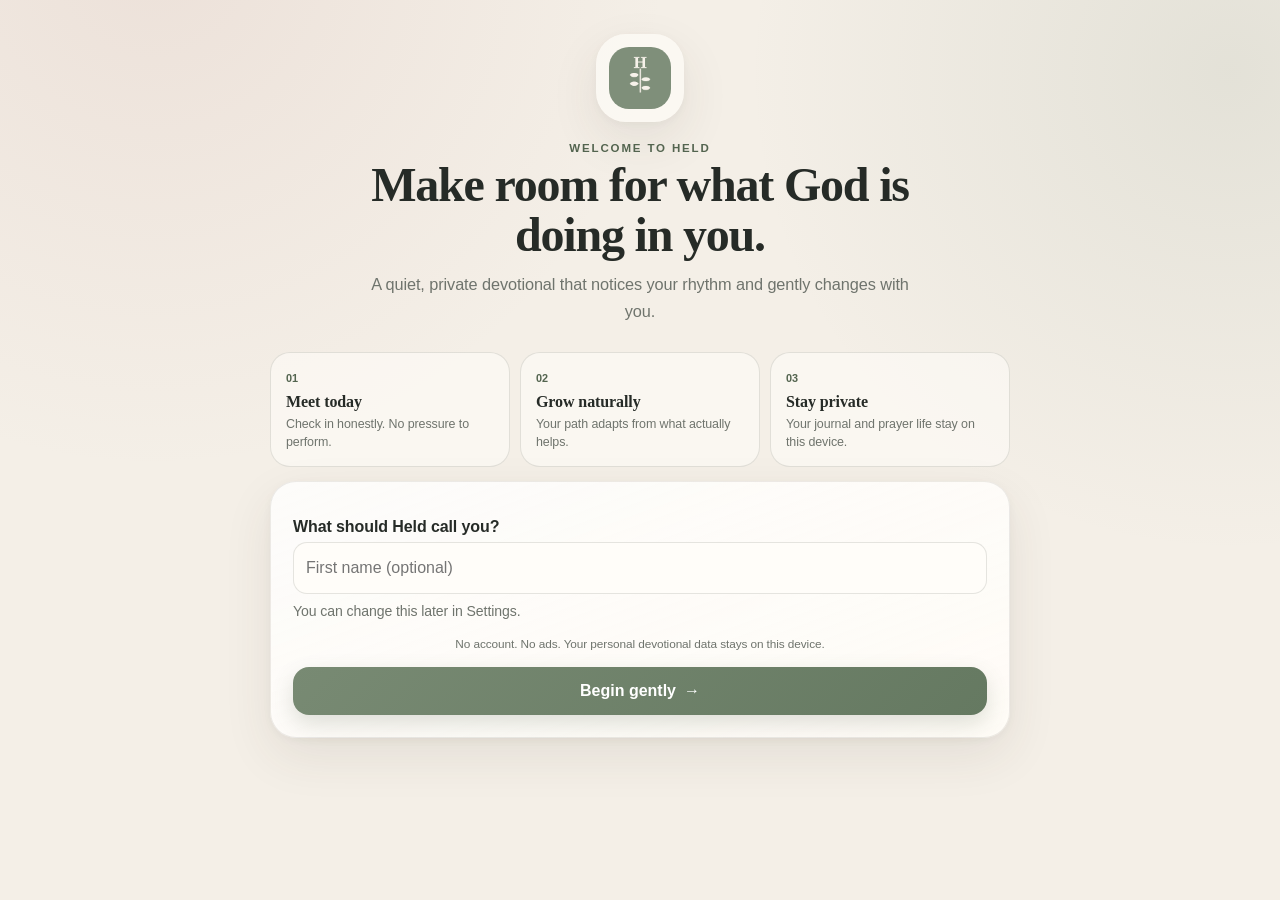
==== index.html @ c185beaf "Publish Held v1.6.2 onboarding repair" ====
<!doctype html>
<html lang="en">
<head>
  <meta charset="utf-8" />
  <meta name="viewport" content="width=device-width,initial-scale=1,viewport-fit=cover" />
  <meta name="theme-color" content="#f4efe7" />
  <meta name="color-scheme" content="light dark" />
  <meta name="application-name" content="Held" />
  <meta name="mobile-web-app-capable" content="yes" />
  <meta name="apple-mobile-web-app-capable" content="yes" />
  <meta name="apple-mobile-web-app-status-bar-style" content="default" />
  <meta name="apple-mobile-web-app-title" content="Held" />
  <meta name="format-detection" content="telephone=no" />
  <meta name="description" content="Held — Scripture that meets you where you are. A private, adaptive devotional that works offline." />
  <link rel="manifest" href="manifest.webmanifest" />
  <link rel="apple-touch-icon" href="icons/apple-touch-icon.png" />
  <link rel="icon" href="icons/icon-192.png" type="image/png" />
  <link rel="stylesheet" href="styles.css" />
  <link rel="stylesheet" href="polish.css" />
  <link rel="stylesheet" href="onboarding-fix.css" />
  <title>Held</title>
</head>
<body>
  <div id="app"></div>
  <noscript>Held needs JavaScript enabled.</noscript>
  <script src="app.js"></script>
  <script src="content.js"></script>
  <script src="polish.js"></script>
  <script src="onboarding-fix.js"></script>
  <script src="content-polish.js"></script>
  <!-- Held v1.6.2 -->
</body>
</html>
---- styles.css ----
:root{
  --bg:#f7f2ea;
  --card:#fffaf3;
  --card2:#f0eadf;
  --ink:#2d312c;
  --muted:#6d736a;
  --sage:#7f8f7a;
  --sage-dark:#5f6f5a;
  --rose:#caa29b;
  --gold:#c29a5b;
  --line:#ded5c8;
  --shadow:0 12px 35px rgba(55,50,42,.10);
  --radius:22px;
  --text-scale:1;
}
*{box-sizing:border-box}
html,body{margin:0;min-height:100%;background:var(--bg);color:var(--ink);font-family:-apple-system,BlinkMacSystemFont,"Segoe UI",sans-serif;font-size:calc(16px * var(--text-scale));}
body{padding-bottom:calc(86px + env(safe-area-inset-bottom));}
button,input,textarea,select{font:inherit}
button{cursor:pointer}
a{color:var(--sage-dark)}
.app-shell{max-width:760px;margin:0 auto;padding:0 18px}
.topbar{position:sticky;top:0;z-index:10;background:linear-gradient(to bottom,rgba(247,242,234,.98),rgba(247,242,234,.90),rgba(247,242,234,0));padding:calc(16px + env(safe-area-inset-top)) 18px 22px;margin:0 -18px}
.brand-row{display:flex;align-items:center;justify-content:space-between;gap:12px}
.brand{font-family:Georgia,"Times New Roman",serif;font-weight:600;font-size:2rem;letter-spacing:.02em}
.tagline{color:var(--muted);font-size:.9rem;margin-top:2px}
.icon-btn{border:1px solid var(--line);background:var(--card);border-radius:999px;padding:10px 13px;color:var(--ink)}
.hero{padding:6px 0 8px}
.eyebrow{font-size:.78rem;letter-spacing:.12em;text-transform:uppercase;color:var(--sage-dark);font-weight:700}
h1,h2,h3{font-family:Georgia,"Times New Roman",serif;line-height:1.15;margin:.35em 0}
h1{font-size:2.1rem} h2{font-size:1.55rem} h3{font-size:1.18rem}
p{line-height:1.65}
.card{background:var(--card);border:1px solid var(--line);border-radius:var(--radius);box-shadow:var(--shadow);padding:20px;margin:14px 0}
.card.soft{background:var(--card2);box-shadow:none}
.scripture{border-left:4px solid var(--sage);padding-left:16px}
.muted{color:var(--muted)}
.small{font-size:.88rem}
.center{text-align:center}
.chips{display:flex;flex-wrap:wrap;gap:8px;margin:10px 0}
.chip{border:1px solid var(--line);background:#fff;border-radius:999px;padding:9px 12px;color:var(--ink)}
.chip.selected{background:var(--sage);color:white;border-color:var(--sage)}
.btn{border:none;border-radius:14px;padding:13px 16px;font-weight:700;background:var(--sage);color:white;display:inline-flex;align-items:center;justify-content:center;gap:8px}
.btn.secondary{background:var(--card2);color:var(--ink);border:1px solid var(--line)}
.btn.rose{background:var(--rose)}
.btn.gold{background:var(--gold)}
.btn.danger{background:#9b5b58}
.btn.full{width:100%}
.btn-row{display:flex;flex-wrap:wrap;gap:10px;margin-top:12px}
label{display:block;font-weight:700;margin:14px 0 6px}
textarea,input,select{width:100%;border:1px solid var(--line);border-radius:14px;background:#fffdf9;padding:12px;color:var(--ink)}
textarea{min-height:110px;resize:vertical;line-height:1.5}
.section-title{display:flex;align-items:end;justify-content:space-between;gap:12px;margin-top:18px}
.progress{height:10px;background:#e6dfd6;border-radius:999px;overflow:hidden}
.progress > span{display:block;height:100%;background:var(--sage);border-radius:999px}
.metric-grid{display:grid;grid-template-columns:repeat(3,1fr);gap:10px}
.metric{background:var(--card);border:1px solid var(--line);border-radius:18px;padding:16px;text-align:center}
.metric strong{font-family:Georgia,serif;font-size:1.6rem;display:block}
.notice{background:#eef1eb;border:1px solid #d8dfd3;border-radius:16px;padding:14px;margin:12px 0}
.bottom-nav{position:fixed;left:0;right:0;bottom:0;z-index:20;background:rgba(255,250,243,.96);border-top:1px solid var(--line);padding:8px 8px calc(8px + env(safe-area-inset-bottom));display:flex;justify-content:center;backdrop-filter:blur(12px)}
.bottom-inner{max-width:760px;width:100%;display:grid;grid-template-columns:repeat(5,1fr)}
.nav-btn{border:none;background:transparent;color:var(--muted);padding:8px 4px;border-radius:12px;font-size:.74rem;display:flex;flex-direction:column;gap:3px;align-items:center}
.nav-btn .emoji{font-size:1.25rem}
.nav-btn.active{color:var(--sage-dark);background:#eef1eb;font-weight:700}
.list-item{display:flex;gap:12px;align-items:flex-start;padding:14px 0;border-bottom:1px solid var(--line)}
.list-item:last-child{border-bottom:none}
.badge{display:inline-block;border-radius:999px;background:#eef1eb;color:var(--sage-dark);padding:5px 8px;font-size:.75rem;font-weight:700}
.quote{font-family:Georgia,serif;font-size:1.18rem;line-height:1.55}
hr{border:none;border-top:1px solid var(--line);margin:20px 0}
.toggle{display:flex;align-items:center;justify-content:space-between;gap:12px}
input[type="checkbox"]{width:22px;height:22px}
details{border-top:1px solid var(--line);padding:12px 0}
summary{font-weight:700;cursor:pointer}
.install-tip{border:1px dashed var(--sage);padding:14px;border-radius:16px;background:#f2f5f0}
.empty{padding:24px;text-align:center;color:var(--muted)}
.theme-bar{display:flex;align-items:center;gap:8px;margin:8px 0}
.theme-bar .name{width:110px;font-size:.86rem}
.theme-bar .bar{height:8px;background:#e9e1d7;border-radius:99px;flex:1;overflow:hidden}
.theme-bar .bar span{display:block;height:100%;background:var(--rose)}
.toast{position:fixed;left:50%;bottom:100px;transform:translateX(-50%);background:#2f352f;color:white;padding:10px 14px;border-radius:999px;z-index:30;opacity:0;transition:.25s;pointer-events:none}
.toast.show{opacity:1}
@media (max-width:520px){
  .metric-grid{grid-template-columns:repeat(3,1fr)}
  h1{font-size:1.85rem}
  .card{padding:17px}
}
---- polish.css ----
/* Held v1.2 — premium visual system */
:root{
  --bg:#f4efe7;
  --card:#fffdf9;
  --card2:#eee7dc;
  --ink:#262b27;
  --muted:#6f746d;
  --sage:#788a73;
  --sage-dark:#53644f;
  --rose:#c69d95;
  --gold:#b98b4f;
  --line:rgba(73,78,69,.14);
  --shadow:0 18px 50px rgba(61,52,43,.09),0 2px 8px rgba(61,52,43,.04);
  --shadow-soft:0 8px 26px rgba(61,52,43,.07);
  --radius:26px;
  --text-scale:1;
  --accent:var(--sage);
}
html{scroll-behavior:smooth}
body{
  min-height:100vh;
  background:
    radial-gradient(circle at 12% -5%,rgba(202,162,155,.18),transparent 32rem),
    radial-gradient(circle at 96% 8%,rgba(127,143,122,.14),transparent 30rem),
    var(--bg);
  letter-spacing:-.006em;
}
body::before{content:"";position:fixed;inset:0;pointer-events:none;opacity:.22;background-image:url("data:image/svg+xml,%3Csvg xmlns='http://www.w3.org/2000/svg' width='96' height='96' viewBox='0 0 96 96'%3E%3Cfilter id='n'%3E%3CfeTurbulence type='fractalNoise' baseFrequency='.72' numOctaves='2' stitchTiles='stitch'/%3E%3C/filter%3E%3Crect width='100%25' height='100%25' filter='url(%23n)' opacity='.05'/%3E%3C/svg%3E");z-index:-1}
body[data-theme="hope"],body[data-theme="gratitude"]{--accent:#b58d50}
body[data-theme="identity"],body[data-theme="relationships"]{--accent:#aa7d77}
body[data-theme="grief"],body[data-theme="rest"]{--accent:#77818a}
body[data-theme="faith"],body[data-theme="trust"]{--accent:#6e806b}

.app-shell{max-width:780px;padding:0 20px}
.topbar{padding:calc(12px + env(safe-area-inset-top)) 20px 16px;margin:0 -20px;background:linear-gradient(to bottom,rgba(244,239,231,.94),rgba(244,239,231,.82),rgba(244,239,231,0));backdrop-filter:blur(14px);-webkit-backdrop-filter:blur(14px)}
.brand-row{align-items:center}
.brand-lockup{display:flex;align-items:center;gap:11px;border:0;background:transparent;padding:0;color:var(--ink);text-align:left}
.brand-mark{width:36px;height:36px;border-radius:11px;box-shadow:0 6px 16px rgba(60,70,56,.13)}
.brand-lockup>span{display:flex;flex-direction:column}
.brand{font-size:1.48rem;line-height:1;font-weight:600;letter-spacing:-.025em}
.tagline{font-size:.72rem;margin-top:4px;letter-spacing:.01em}
.icon-btn{min-width:42px;min-height:42px;background:rgba(255,253,249,.72);box-shadow:0 5px 18px rgba(61,52,43,.05);font-weight:800;letter-spacing:2px}

.hero{padding:18px 0 8px}
.premium-hero{padding-top:14px}
.page-hero{padding:24px 0 18px}
.eyebrow{font-size:.72rem;letter-spacing:.16em}
h1,h2,h3{letter-spacing:-.025em}
h1{font-size:clamp(2rem,6vw,3rem);line-height:1.04}
h2{font-size:clamp(1.65rem,5vw,2.15rem)}
h3{font-size:1.24rem}
.lede,.hero-whisper{color:var(--muted);font-size:1.02rem;line-height:1.6;margin:.45rem 0 0}
.hero-whisper{font-family:Georgia,"Times New Roman",serif;font-style:italic;font-size:.98rem}

.card,.devotional-card{border:1px solid rgba(89,84,76,.11);box-shadow:var(--shadow);background:linear-gradient(160deg,rgba(255,255,255,.78),rgba(255,252,247,.96));}
.card{border-radius:var(--radius);padding:22px}
.card-kicker{display:flex;align-items:center;gap:8px;color:var(--sage-dark);font-size:.73rem;font-weight:800;letter-spacing:.12em;text-transform:uppercase;margin-bottom:10px}
.mini-mark{display:grid;place-items:center;width:24px;height:24px;border-radius:8px;background:rgba(120,138,115,.12)}
.btn,.chip,.icon-btn,.nav-btn,.open-arrow,.text-btn,.feedback-grid button{transition:transform .18s ease,box-shadow .18s ease,background .18s ease,border-color .18s ease,color .18s ease}
.btn:active,.chip:active,.icon-btn:active,.nav-btn:active,.open-arrow:active,.feedback-grid button:active{transform:scale(.975)}
.btn{min-height:48px;border-radius:16px;padding:14px 18px}
.premium-cta{background:linear-gradient(135deg,var(--sage),#657961);box-shadow:0 9px 22px rgba(83,100,79,.19)}
.premium-cta:hover{box-shadow:0 12px 28px rgba(83,100,79,.24)}
.text-btn{border:0;background:transparent;color:var(--sage-dark);padding:9px 4px;font-weight:750}
.danger-text{color:#985753}
.chip{min-height:40px;background:rgba(255,253,249,.7);font-size:.88rem}
.chip.selected{box-shadow:inset 0 0 0 1px rgba(255,255,255,.18),0 5px 14px rgba(78,95,75,.12)}

.rhythm-strip{margin:14px 0 18px;padding:15px 16px;border:1px solid var(--line);border-radius:20px;background:rgba(255,253,249,.52);backdrop-filter:blur(10px)}
.rhythm-copy{display:flex;justify-content:space-between;align-items:center;gap:10px;font-size:.83rem}.rhythm-copy span{color:var(--muted)}
.rhythm-steps{display:grid;grid-template-columns:repeat(4,1fr);gap:6px;margin-top:12px}
.rhythm-steps span{font-size:.67rem;color:var(--muted);text-align:center}.rhythm-steps i{display:block;height:4px;border-radius:99px;background:rgba(82,93,80,.12);margin-bottom:7px}.rhythm-steps span.done i{background:var(--accent)}.rhythm-steps span.done{color:var(--ink)}

.checkin-card{padding:24px;margin:18px 0}
.mood-row{display:grid;grid-template-columns:repeat(5,1fr);gap:7px;margin:10px 0}.mood-chip{padding:10px 6px;font-size:.78rem}
.checkin-card textarea,.reflection-box,.prompt-card textarea,.prayer-entry textarea{background:rgba(255,255,255,.63);border-color:rgba(78,84,76,.13);box-shadow:inset 0 1px 2px rgba(58,52,45,.025)}
.insight-notice{display:grid;grid-template-columns:auto 1fr auto;gap:12px;align-items:start;border-radius:20px;padding:16px;background:rgba(120,138,115,.09);border-color:rgba(120,138,115,.17)}
.insight-notice p{margin:.25rem 0 0;font-size:.9rem;line-height:1.48;color:var(--muted)}
.insight-icon{width:34px;height:34px;display:grid;place-items:center;border-radius:11px;background:rgba(120,138,115,.14);color:var(--sage-dark)}

.devotional-card{position:relative;border-radius:30px;padding:26px;margin:20px 0;overflow:hidden}
.devotional-card::before{content:"";position:absolute;inset:0 auto auto 0;width:100%;height:5px;background:linear-gradient(90deg,var(--accent),transparent)}
.devotional-head{display:grid;grid-template-columns:auto 1fr auto;gap:14px;align-items:start}
.theme-emblem{width:46px;height:46px;border-radius:15px;display:grid;place-items:center;background:color-mix(in srgb,var(--accent) 12%,transparent);color:var(--accent);font-family:Georgia,serif;font-size:1.25rem}
.theme-line{margin:.25rem 0 0;color:var(--muted);font-size:.9rem}
.quiet-btn,.copy-ref{border:1px solid var(--line);background:rgba(255,255,255,.52);border-radius:999px;padding:8px 10px;color:var(--muted);font-size:.75rem;font-weight:700}
.premium-scripture{margin:24px 0;padding:18px 18px 16px;border-left:0;border-radius:18px;background:rgba(120,138,115,.075);display:grid;grid-template-columns:1fr auto;gap:5px 10px;align-items:center}
.scripture-label{grid-column:1/-1;color:var(--sage-dark);font-size:.68rem;text-transform:uppercase;letter-spacing:.14em;font-weight:800}
.premium-scripture strong{font-family:Georgia,serif;font-size:1.17rem}
.premium-scripture p{grid-column:1/-1;margin:.3rem 0 0;color:var(--muted);font-size:.86rem;line-height:1.5}
.devotional-body{font-family:Georgia,"Times New Roman",serif;font-size:1.1rem;line-height:1.78}.devotional-body p{line-height:inherit}
.why-card{border:1px solid var(--line);border-radius:16px;padding:0 14px;margin:18px 0;background:rgba(255,255,255,.34)}
.why-card summary{padding:13px 0;color:var(--sage-dark);font-size:.88rem}.why-card p{margin:0 0 14px;color:var(--muted);font-size:.88rem}
.section-divider{display:flex;align-items:center;gap:12px;margin:28px 0 14px;color:var(--muted);font-size:.72rem;text-transform:uppercase;letter-spacing:.15em;font-weight:800}.section-divider::before,.section-divider::after{content:"";height:1px;background:var(--line);flex:1}
.reflection-prompts{padding-left:1.35rem}.reflection-prompts li{padding-left:.3rem;margin:12px 0;line-height:1.55}
.reflection-box{min-height:148px;padding:16px;border-radius:18px}
.reflection-meta{display:flex;justify-content:space-between;gap:12px;color:var(--muted);font-size:.72rem;margin-top:7px}
.practice-grid{display:grid;grid-template-columns:1fr 1fr;gap:12px;margin:24px 0}
.practice-card{display:flex;gap:12px;padding:17px;border-radius:19px;background:rgba(185,139,79,.075);border:1px solid rgba(185,139,79,.12)}.practice-card p{margin:.35rem 0 0;line-height:1.55;font-size:.91rem}.practice-icon{width:30px;height:30px;display:grid;place-items:center;border-radius:10px;background:rgba(185,139,79,.12);color:var(--gold);flex:0 0 auto}
.prayer-card{background:rgba(120,138,115,.075);border-color:rgba(120,138,115,.12)}.prayer-card .practice-icon{background:rgba(120,138,115,.12);color:var(--sage-dark)}
.devotional-actions{margin-top:24px}.secondary-actions{display:flex;align-items:center;justify-content:space-between;gap:12px;margin-top:10px}.complete-state{background:linear-gradient(135deg,#6f806a,#60725c)}

.response-card{margin-top:16px}.feedback-grid{display:grid;grid-template-columns:repeat(3,1fr);gap:9px}.feedback-grid button{border:1px solid var(--line);background:rgba(255,255,255,.5);border-radius:16px;padding:12px;color:var(--ink)}.feedback-grid button span,.feedback-grid button small{display:block}.feedback-grid button span{font-weight:800}.feedback-grid button small{font-size:.7rem;color:var(--muted);margin-top:3px}.feedback-grid button.selected{border-color:var(--sage);background:rgba(120,138,115,.11)}

.prompt-card .prompt{font-family:Georgia,serif;font-size:1.25rem;line-height:1.5;margin:.4rem 0 14px}
.timeline-list,.prayer-list,.journey-timeline{display:grid;gap:11px}
.timeline-card,.prayer-item{background:rgba(255,253,249,.7);border:1px solid var(--line);border-radius:20px;padding:17px;box-shadow:var(--shadow-soft)}
.timeline-card time,.prayer-item time,.journey-row time{color:var(--muted);font-size:.75rem}
.timeline-card p,.prayer-item p{margin:.65rem 0 0;line-height:1.55}
.mini-tags,.privacy-badges{display:flex;flex-wrap:wrap;gap:6px;margin-top:8px}.mini-tags span,.privacy-badges span{border-radius:999px;padding:5px 8px;background:rgba(120,138,115,.09);color:var(--sage-dark);font-size:.68rem;font-weight:700}
.prayer-item.answered{opacity:.78;background:rgba(120,138,115,.065)}.prayer-top,.prayer-foot{display:flex;align-items:center;justify-content:space-between;gap:10px}.prayer-foot{margin-top:11px}

.premium-metrics{gap:9px}.premium-metrics .metric{border-radius:20px;background:rgba(255,253,249,.7);box-shadow:var(--shadow-soft)}.premium-metrics .metric span{font-size:.73rem;color:var(--muted)}
.weekly-card{background:linear-gradient(140deg,rgba(120,138,115,.12),rgba(255,253,249,.72))}
.section-title.compact{margin-top:0;align-items:center}.section-title.compact h3{margin:0}
.premium-bar{gap:10px;margin:13px 0}.theme-dot{width:26px;height:26px;border-radius:9px;background:rgba(120,138,115,.09);display:grid;place-items:center;color:var(--sage-dark)}
.premium-bar .bar{height:7px}.premium-bar .bar span{background:linear-gradient(90deg,var(--sage),var(--rose))}
.journey-row{display:grid;grid-template-columns:18px 1fr;gap:10px;align-items:start}.journey-dot{width:10px;height:10px;border-radius:50%;background:var(--line);margin-top:6px;box-shadow:0 0 0 4px rgba(255,253,249,.8)}.journey-dot.done{background:var(--sage)}.journey-row>div{display:grid;gap:2px;padding-bottom:14px;border-bottom:1px solid var(--line)}.journey-row strong{font-family:Georgia,serif}.journey-row span{color:var(--muted);font-size:.78rem}

.library-tools{position:sticky;top:70px;z-index:8;padding:10px 0 12px;background:linear-gradient(var(--bg) 70%,transparent)}
.search-wrap{display:flex;align-items:center;gap:8px;background:rgba(255,253,249,.86);border:1px solid var(--line);border-radius:17px;padding:0 13px;box-shadow:var(--shadow-soft);backdrop-filter:blur(10px)}.search-wrap input{border:0;background:transparent;padding:13px 2px;box-shadow:none}
.theme-filter{display:flex;gap:7px;overflow-x:auto;padding:10px 1px 2px;scrollbar-width:none}.theme-filter::-webkit-scrollbar{display:none}.theme-filter .chip{white-space:nowrap}
.library-grid,.saved-grid{display:grid;grid-template-columns:1fr 1fr;gap:11px}.library-card{display:grid;grid-template-columns:auto 1fr auto;gap:11px;align-items:center;border:1px solid var(--line);border-radius:20px;padding:15px;background:rgba(255,253,249,.7);box-shadow:var(--shadow-soft);min-width:0}.library-card[hidden]{display:none}.library-glyph{width:38px;height:38px;border-radius:12px;display:grid;place-items:center;background:rgba(120,138,115,.09);color:var(--sage-dark);font-family:Georgia,serif}.library-content{min-width:0}.library-content h3{font-size:1rem;margin:.2rem 0;white-space:nowrap;overflow:hidden;text-overflow:ellipsis}.library-content p{margin:0;color:var(--muted);font-size:.75rem}.open-arrow{width:36px;height:36px;border-radius:12px;border:1px solid var(--line);background:rgba(255,255,255,.48);color:var(--sage-dark)}

.settings-card h3{margin-top:0}.focus-chips{margin-bottom:12px}.premium-install{display:flex;align-items:center;justify-content:space-between;gap:14px;border-style:solid;margin:14px 0;padding:17px 18px}.premium-install p{margin:.25rem 0 0}.premium-install>span{font-size:1.3rem;color:var(--sage-dark)}
.import-label{display:inline-flex!important;margin:0!important}.danger-zone{box-shadow:none;background:rgba(155,91,88,.035)}
.premium-empty{border:1px dashed var(--line);border-radius:20px;background:rgba(255,253,249,.35)}.premium-empty>span{display:block;font-size:1.35rem;color:var(--sage-dark);margin-bottom:7px}.premium-empty p{margin:.3rem 0 0}

.onboarding{padding:calc(34px + env(safe-area-inset-top)) 0 20px;text-align:center}.onboard-orbit{width:88px;height:88px;margin:0 auto 20px;border-radius:30px;display:grid;place-items:center;background:rgba(255,253,249,.65);box-shadow:var(--shadow)}.onboard-orbit img{width:62px;height:62px;border-radius:20px}.onboarding h1{max-width:620px;margin:.35rem auto}.onboarding .lede{max-width:560px;margin:.75rem auto}.value-grid{display:grid;grid-template-columns:repeat(3,1fr);gap:10px;margin:28px 0 14px;text-align:left}.value-card{padding:15px;border:1px solid var(--line);border-radius:20px;background:rgba(255,253,249,.54)}.value-card>span{font-size:.68rem;color:var(--sage-dark);font-weight:800}.value-card strong{display:block;margin:7px 0 4px;font-family:Georgia,serif}.value-card p{font-size:.78rem;line-height:1.45;color:var(--muted);margin:0}.onboarding-card{text-align:left}.privacy-line{text-align:center;color:var(--muted);font-size:.74rem}

.bottom-nav{border-top:0;background:transparent;padding:0 12px calc(10px + env(safe-area-inset-bottom));pointer-events:none}.bottom-inner{pointer-events:auto;max-width:560px;padding:7px;border:1px solid rgba(75,80,72,.13);border-radius:23px;background:rgba(255,253,249,.88);box-shadow:0 16px 44px rgba(52,47,41,.15);backdrop-filter:blur(18px);-webkit-backdrop-filter:blur(18px)}.nav-btn{min-height:50px;gap:2px;border-radius:16px}.nav-btn svg{width:19px;height:19px;fill:none;stroke:currentColor;stroke-width:1.7;stroke-linecap:round;stroke-linejoin:round}.nav-btn span{font-size:.67rem}.nav-btn.active{background:rgba(120,138,115,.11);color:var(--sage-dark)}

.toast{bottom:calc(92px + env(safe-area-inset-bottom));box-shadow:0 12px 30px rgba(0,0,0,.16)}
.quiet-mode .topbar,.quiet-mode .bottom-nav,.quiet-mode .premium-hero,.quiet-mode .rhythm-strip,.quiet-mode .insight-notice,.quiet-mode .checkin-card,.quiet-mode .response-card{opacity:0;pointer-events:none;height:0;overflow:hidden;padding:0;margin:0}.quiet-mode .app-shell{max-width:700px}.quiet-mode .devotional-card{margin-top:calc(20px + env(safe-area-inset-top))}

body.dark{
  --bg:#171b17;--card:#232823;--card2:#20251f;--ink:#f1ede4;--muted:#aeb4aa;--sage:#91a38b;--sage-dark:#c5d3c0;--rose:#b98f89;--gold:#c9a267;--line:rgba(223,228,218,.12);--shadow:0 18px 50px rgba(0,0,0,.22),0 2px 8px rgba(0,0,0,.12);--shadow-soft:0 8px 25px rgba(0,0,0,.16)
}
body.dark{background:radial-gradient(circle at 10% -5%,rgba(185,143,137,.09),transparent 30rem),radial-gradient(circle at 95% 5%,rgba(145,163,139,.08),transparent 28rem),var(--bg)}
body.dark .topbar{background:linear-gradient(to bottom,rgba(23,27,23,.95),rgba(23,27,23,.82),rgba(23,27,23,0))}
body.dark .bottom-inner,body.dark .library-card,body.dark .timeline-card,body.dark .prayer-item,body.dark .metric,body.dark .search-wrap,body.dark .devotional-card,body.dark .card{background:rgba(35,40,35,.9)}
body.dark input,body.dark textarea,body.dark select,body.dark .chip,body.dark .quiet-btn,body.dark .copy-ref,body.dark .open-arrow{background:rgba(15,18,15,.45);color:var(--ink);border-color:var(--line)}
body.dark .library-tools{background:linear-gradient(var(--bg) 70%,transparent)}
body.dark .premium-scripture,body.dark .practice-card,body.dark .why-card,body.dark .rhythm-strip,body.dark .insight-notice{background:rgba(145,163,139,.07)}
body.dark .premium-cta{color:#fff}
body.dark .feedback-grid button{background:rgba(15,18,15,.34);color:var(--ink)}

@media (hover:hover){
  .library-card:hover,.card:hover{border-color:rgba(120,138,115,.24)}
  .library-card:hover{transform:translateY(-1px);box-shadow:0 12px 30px rgba(61,52,43,.11)}
  .text-btn:hover{color:var(--gold)}
}
@media (max-width:620px){
  .app-shell{padding:0 15px}.topbar{margin:0 -15px;padding-left:15px;padding-right:15px}
  .tagline{display:none}
  .mood-row{grid-template-columns:repeat(3,1fr)}.mood-row .mood-chip:nth-child(4),.mood-row .mood-chip:nth-child(5){grid-column:span 1}
  .devotional-card{padding:20px;border-radius:25px}.devotional-head{grid-template-columns:auto 1fr}.quiet-btn{grid-column:1/-1;justify-self:end;margin-top:-4px}
  .practice-grid,.library-grid,.saved-grid{grid-template-columns:1fr}
  .value-grid{grid-template-columns:1fr}.value-card{display:grid;grid-template-columns:34px 1fr;column-gap:4px}.value-card strong{margin:0}.value-card p{grid-column:2}
  .feedback-grid{grid-template-columns:1fr}.secondary-actions{align-items:stretch;flex-direction:column}.secondary-actions .btn{width:100%}
  .insight-notice{grid-template-columns:auto 1fr}.insight-notice .text-btn{grid-column:2;justify-self:start}
  .premium-metrics .metric{padding:13px 7px}.premium-metrics .metric strong{font-size:1.4rem}
}
@media (prefers-reduced-motion:reduce){
  *,*::before,*::after{scroll-behavior:auto!important;transition:none!important;animation:none!important}
}
---- onboarding-fix.css ----
/* Held v1.6.2 onboarding input hardening */
body.onboarding-mode .topbar,body.onboarding-mode .bottom-nav{display:none}
body.onboarding-mode{padding-bottom:0}
.onboarding-card{position:relative;z-index:2}
.onboarding-card label{cursor:text}
#onboard-name{position:relative;z-index:3;display:block;min-height:52px;font-size:16px!important;line-height:1.25;background:#fffdf9!important;color:var(--ink)!important;opacity:1!important;pointer-events:auto!important;touch-action:manipulation;-webkit-user-select:text;user-select:text;-webkit-appearance:none;appearance:none}
#onboard-name:focus{outline:3px solid color-mix(in srgb,var(--sage) 26%,transparent);outline-offset:2px;border-color:var(--sage)}
.onboarding-name-help{margin:.4rem 0 0}
body.dark #onboard-name{background:var(--card)!important;color:var(--ink)!important}
@media(max-width:620px){.onboarding{padding-left:2px;padding-right:2px}.value-grid{grid-template-columns:1fr}.onboarding-card{padding:19px}}
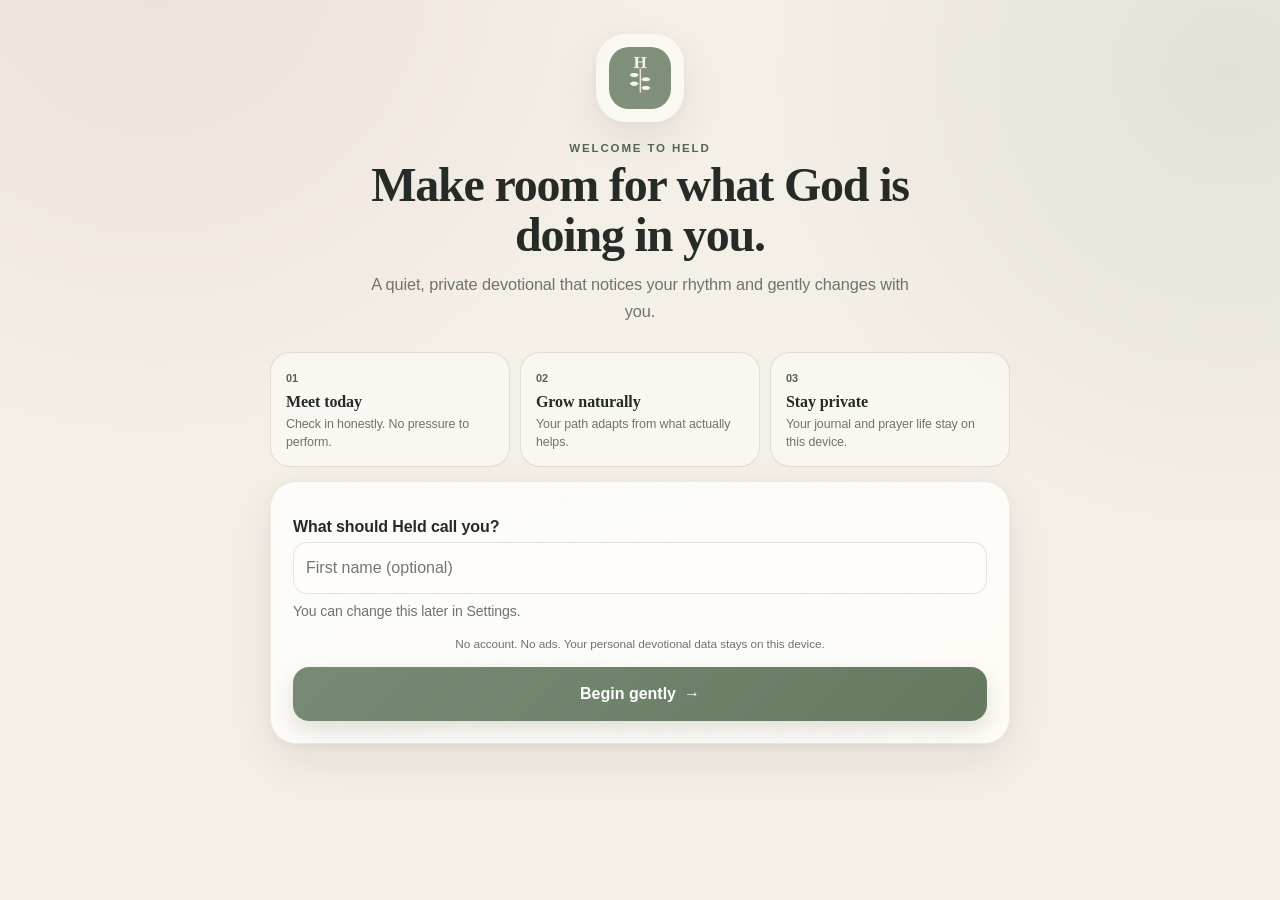
==== commit ec40f073: "Load Held preflight before app startup" ====
--- a/index.html
+++ b/index.html
@@ -18,16 +18,31 @@
   <link rel="stylesheet" href="styles.css" />
   <link rel="stylesheet" href="polish.css" />
   <link rel="stylesheet" href="onboarding-fix.css" />
+  <link rel="stylesheet" href="journeys.css" />
+  <link rel="stylesheet" href="growth.css" />
+  <link rel="stylesheet" href="memories.css" />
   <title>Held</title>
 </head>
 <body>
   <div id="app"></div>
   <noscript>Held needs JavaScript enabled.</noscript>
+  <script src="preflight.js"></script>
   <script src="app.js"></script>
   <script src="content.js"></script>
   <script src="polish.js"></script>
   <script src="onboarding-fix.js"></script>
+  <script src="scripture.js"></script>
+  <script src="journeys.js"></script>
+  <script src="journey-translation.js"></script>
+  <script src="growth.js"></script>
+  <script src="memory-sources.js"></script>
+  <script src="memories-core.js"></script>
+  <script src="memory-today.js"></script>
+  <script src="memory-actions.js"></script>
+  <script src="memory-journey.js"></script>
+  <script src="memory-settings.js"></script>
+  <script src="stability.js"></script>
   <script src="content-polish.js"></script>
-  <!-- Held v1.6.2 -->
+  <!-- Held v1.7.0 -->
 </body>
 </html>
--- a/onboarding-fix.css
+++ b/onboarding-fix.css
@@ -1,10 +1,11 @@
-/* Held v1.6.2 onboarding input hardening */
+/* Held v1.7 onboarding input and action hardening */
 body.onboarding-mode .topbar,body.onboarding-mode .bottom-nav{display:none}
 body.onboarding-mode{padding-bottom:0}
 .onboarding-card{position:relative;z-index:2}
 .onboarding-card label{cursor:text}
 #onboard-name{position:relative;z-index:3;display:block;min-height:52px;font-size:16px!important;line-height:1.25;background:#fffdf9!important;color:var(--ink)!important;opacity:1!important;pointer-events:auto!important;touch-action:manipulation;-webkit-user-select:text;user-select:text;-webkit-appearance:none;appearance:none}
 #onboard-name:focus{outline:3px solid color-mix(in srgb,var(--sage) 26%,transparent);outline-offset:2px;border-color:var(--sage)}
+#start-held{position:relative;z-index:4;min-height:54px;pointer-events:auto!important;touch-action:manipulation;-webkit-tap-highlight-color:transparent}
 .onboarding-name-help{margin:.4rem 0 0}
 body.dark #onboard-name{background:var(--card)!important;color:var(--ink)!important}
 @media(max-width:620px){.onboarding{padding-left:2px;padding-right:2px}.value-grid{grid-template-columns:1fr}.onboarding-card{padding:19px}}
--- a/journeys.css
+++ b/journeys.css
@@ -0,0 +1,36 @@
+/* Held v1.4 Guided Journeys + Scripture presentation */
+.held-scripture-text{margin-top:16px;padding-top:16px;border-top:1px solid var(--line)}
+.held-scripture-text p,.journey-scripture-body p{font-family:Georgia,"Times New Roman",serif;font-size:1.08rem;line-height:1.72;margin:.25rem 0;color:var(--ink)}
+.scripture-credit{display:flex;justify-content:space-between;gap:12px;flex-wrap:wrap;margin-top:14px;color:var(--muted);font-size:.76rem;letter-spacing:.02em}
+.scripture-loading{display:flex;align-items:center;gap:9px;color:var(--muted);font-size:.9rem;padding:8px 0}
+.scripture-pulse{width:9px;height:9px;border-radius:50%;background:var(--sage);box-shadow:0 0 0 0 rgba(127,143,122,.35);animation:scripturePulse 1.4s infinite}
+@keyframes scripturePulse{70%{box-shadow:0 0 0 10px rgba(127,143,122,0)}100%{box-shadow:0 0 0 0 rgba(127,143,122,0)}}
+.scripture-offline{padding:14px;border-radius:15px;background:var(--card2);border:1px solid var(--line)}
+.scripture-offline p{font-family:inherit;font-size:.9rem;margin:.45rem 0 .8rem}
+.scripture-settings-card .scripture-download-status{display:flex;align-items:baseline;gap:8px;margin:16px 0}
+.scripture-download-status strong{font-family:Georgia,serif;font-size:2rem}.scripture-download-status span{color:var(--muted);font-size:.88rem}
+.danger-text{color:#9b5b58;margin-top:12px}
+
+.journeys-shelf{max-width:760px;margin:0 auto 28px}.journey-heading{align-items:flex-start}.journey-heading h2{margin-top:.2rem}.journey-heading p{margin:.3rem 0 0}
+.journey-suggestion-label{display:flex;align-items:center;gap:7px;font-size:.78rem;text-transform:uppercase;letter-spacing:.11em;color:var(--sage-dark);font-weight:800;margin:15px 2px 8px}
+.journey-grid{display:grid;grid-template-columns:repeat(2,minmax(0,1fr));gap:12px;margin-top:12px}
+.journey-card{position:relative;overflow:hidden;background:var(--card);border:1px solid var(--line);border-radius:24px;padding:19px;box-shadow:0 10px 28px rgba(52,47,41,.06)}
+.journey-card:before{content:"";position:absolute;inset:auto -50px -70px auto;width:150px;height:150px;border-radius:50%;background:color-mix(in srgb,var(--sage) 9%,transparent);pointer-events:none}
+.journey-card.featured{padding:23px;background:linear-gradient(145deg,color-mix(in srgb,var(--sage) 10%,var(--card)),var(--card) 65%)}
+.journey-card-top{display:flex;justify-content:space-between;align-items:center;margin-bottom:16px}.journey-glyph{display:grid;place-items:center;width:38px;height:38px;border-radius:14px;background:var(--card2);border:1px solid var(--line);font-family:Georgia,serif;font-size:1.25rem}.journey-glyph.large{width:62px;height:62px;border-radius:20px;font-size:1.8rem;margin-bottom:18px}
+.journey-card h3{font-size:1.3rem;margin:.35rem 0}.journey-card p{color:var(--muted);font-size:.9rem;line-height:1.55;margin:.4rem 0 1rem}.journey-card .badge{background:var(--card2)}
+.journey-progress{height:6px;background:var(--card2);border-radius:999px;overflow:hidden;border:1px solid color-mix(in srgb,var(--line) 70%,transparent)}.journey-progress span{display:block;height:100%;border-radius:999px;background:var(--sage);transition:width .35s ease}
+.journey-card-foot{display:flex;justify-content:space-between;gap:10px;align-items:center;margin-top:12px;font-size:.78rem;color:var(--muted)}.journey-card-foot .text-btn{font-size:.82rem;white-space:nowrap}
+
+.journey-detail,.journey-reading{max-width:720px;margin:0 auto;padding:8px 0 20px}.back-link{margin:0 0 16px;padding-left:0}.journey-detail-hero{padding:10px 0 16px}.journey-detail-hero h1,.journey-reading-head h1{font-size:2.2rem;letter-spacing:-.025em}.journey-detail-hero .lede{max-width:620px;color:var(--muted);font-size:1.02rem}
+.journey-overall{display:grid;grid-template-columns:auto 1fr;gap:16px;align-items:center;background:var(--card);border:1px solid var(--line);border-radius:18px;padding:15px 17px;margin:8px 0 16px}.journey-overall div:first-child{display:flex;flex-direction:column;min-width:120px}.journey-overall span{font-size:.78rem;color:var(--muted)}
+.journey-days{background:var(--card);border:1px solid var(--line);border-radius:24px;overflow:hidden;box-shadow:var(--shadow)}
+.journey-day-row{width:100%;display:grid;grid-template-columns:45px 1fr 24px;align-items:center;gap:10px;text-align:left;border:0;border-bottom:1px solid var(--line);background:transparent;padding:15px 17px;color:var(--ink)}.journey-day-row:last-child{border-bottom:0}.journey-day-row:not(.locked):hover{background:var(--card2)}.journey-day-row.locked{opacity:.46;cursor:not-allowed}.journey-day-row.done .day-number{background:var(--sage);color:white;border-color:var(--sage)}
+.day-number{width:34px;height:34px;border:1px solid var(--line);border-radius:12px;display:grid;place-items:center;font-size:.75rem;font-weight:800;color:var(--sage-dark);background:var(--card2)}.day-copy{display:flex;flex-direction:column;gap:2px}.day-copy small{color:var(--muted);font-size:.7rem;text-transform:uppercase;letter-spacing:.08em}.day-copy strong{font-family:Georgia,serif;font-size:1rem}.day-copy span{color:var(--muted);font-size:.75rem}.day-arrow{color:var(--muted)}.journey-actions{margin:16px 0}
+
+.journey-reading-head{padding:8px 0 13px}.journey-reading-head p{margin:.3rem 0}.journey-scripture{box-shadow:none;background:linear-gradient(145deg,var(--card),var(--card2));margin:6px 0 14px}.journey-ref{font-family:Georgia,serif;font-size:1.15rem;display:block;margin:7px 0 4px}.journey-scripture-body{margin-top:13px;padding-top:13px;border-top:1px solid var(--line)}
+.journey-devotional{margin-top:14px}.journey-day-actions{margin:15px 0 24px}.journey-complete-note{display:flex;flex-direction:column;gap:2px;text-align:center;padding:14px;color:var(--sage-dark)}.journey-complete-note span{font-size:.82rem;color:var(--muted)}
+
+body.dark .journey-card.featured{background:linear-gradient(145deg,color-mix(in srgb,var(--sage) 13%,var(--card)),var(--card) 65%)}body.dark .journey-card:before{background:color-mix(in srgb,var(--sage) 10%,transparent)}
+@media(max-width:620px){.journey-grid{grid-template-columns:1fr}.journey-card.featured{padding:20px}.journey-card-foot{align-items:flex-end}.journey-overall{grid-template-columns:1fr;gap:8px}.journey-detail-hero h1,.journey-reading-head h1{font-size:1.85rem}.held-scripture-text p,.journey-scripture-body p{font-size:1.02rem}.scripture-credit{flex-direction:column;gap:3px}}
+@media(prefers-reduced-motion:reduce){.scripture-pulse{animation:none}.journey-progress span{transition:none}}
--- a/growth.css
+++ b/growth.css
@@ -0,0 +1,16 @@
+/* Held v1.5 Long-Term Growth */
+.growth-section{max-width:760px;margin:28px auto 0}.growth-heading{align-items:flex-start}.growth-heading h2{margin:.2rem 0 0}.marker-intro{margin:.5rem 0 12px}
+.growth-feature{display:grid;grid-template-columns:64px 1fr;gap:18px;align-items:start;background:linear-gradient(145deg,color-mix(in srgb,var(--sage) 7%,var(--card)),var(--card));box-shadow:0 16px 42px rgba(52,47,41,.07)}
+.growth-orbit{width:54px;height:54px;border-radius:19px;display:grid;place-items:center;background:var(--card2);border:1px solid var(--line);font-family:Georgia,serif;font-size:1.55rem;color:var(--sage-dark)}.growth-orbit.large{width:70px;height:70px;border-radius:24px;font-size:2rem;margin-bottom:18px}
+.growth-feature h3{margin:.05rem 0 .45rem;font-size:1.28rem}.growth-feature p{margin:.2rem 0 1rem;color:var(--muted)}
+.growth-mini-stats{display:flex;flex-wrap:wrap;gap:8px 16px;margin:10px 0 16px;color:var(--muted);font-size:.78rem}.growth-mini-stats strong{font-family:Georgia,serif;font-size:1.05rem;color:var(--ink);margin-right:3px}
+.marker-grid{display:grid;grid-template-columns:repeat(2,minmax(0,1fr));gap:10px}.marker-card,.completed-journey-card,.answered-card{display:grid;grid-template-columns:42px 1fr;gap:13px;background:var(--card);border:1px solid var(--line);border-radius:20px;padding:16px;box-shadow:0 8px 24px rgba(52,47,41,.05)}
+.marker-card time,.completed-journey-card time,.answered-card time{display:block;color:var(--muted);font-size:.72rem;text-transform:uppercase;letter-spacing:.08em}.marker-card h3,.completed-journey-card h3{font-size:1.05rem;margin:.2rem 0}.marker-card p,.completed-journey-card p,.answered-card p{font-size:.88rem;color:var(--muted);line-height:1.55;margin:.25rem 0}
+.marker-glyph{width:38px;height:38px;border-radius:13px;display:grid;place-items:center;background:var(--card2);border:1px solid var(--line);font-family:Georgia,serif;color:var(--sage-dark);font-size:1.15rem}
+.completed-journeys,.answered-grid{display:grid;gap:10px}.completed-journey-card{grid-template-columns:44px 1fr}.answered-card{grid-template-columns:42px 1fr}.answered-card blockquote{margin:10px 0;padding:10px 12px;border-left:3px solid var(--sage);background:var(--card2);border-radius:0 12px 12px 0;font-family:Georgia,serif;font-size:.93rem;line-height:1.5}
+.growth-screen-hero,.completion-hero{padding:12px 0 16px}.growth-screen-hero h1,.completion-hero h1{font-size:2.25rem;letter-spacing:-.025em;margin:.3rem 0}.growth-screen-hero .lede,.completion-hero .lede{color:var(--muted);max-width:630px}
+.month-summary{background:linear-gradient(145deg,var(--card),color-mix(in srgb,var(--sage) 6%,var(--card)))}.reflection-stack{display:grid;gap:10px;margin:14px 0}.reflection-prompt{box-shadow:none}.reflection-prompt label{font-family:Georgia,serif;font-size:1.08rem;line-height:1.35;margin:0 0 10px}.reflection-prompt .section-marker{display:inline-grid;margin-bottom:10px}
+.completion-note{box-shadow:none}.completion-meta{display:flex;gap:10px 18px;flex-wrap:wrap;color:var(--muted);font-size:.78rem;margin-top:12px}.answered-prayer-quote{background:linear-gradient(145deg,var(--card),var(--card2));box-shadow:none}.answered-prayer-quote p{font-family:Georgia,serif;font-size:1.16rem;line-height:1.62}
+.growth-overlay{position:fixed;inset:0;z-index:80;background:rgba(24,28,23,.48);backdrop-filter:blur(14px);padding:calc(18px + env(safe-area-inset-top)) 14px calc(18px + env(safe-area-inset-bottom));overflow:auto;display:flex;justify-content:center;align-items:flex-start}.growth-modal{width:min(720px,100%);background:var(--bg);border:1px solid var(--line);border-radius:30px;padding:20px;box-shadow:0 28px 90px rgba(0,0,0,.24);position:relative}.modal-close{position:sticky;top:0;float:right;z-index:2;background:var(--card);border:1px solid var(--line);border-radius:999px;padding:9px 12px}.growth-modal-open{overflow:hidden}.growth-modal .reflection-prompt{margin:10px 0}.growth-modal .btn.full{margin-top:12px}
+body.dark .growth-feature,body.dark .month-summary{background:linear-gradient(145deg,color-mix(in srgb,var(--sage) 8%,var(--card)),var(--card))}body.dark .growth-overlay{background:rgba(0,0,0,.62)}
+@media(max-width:620px){.growth-feature{grid-template-columns:1fr}.growth-orbit{width:48px;height:48px}.marker-grid{grid-template-columns:1fr}.growth-screen-hero h1,.completion-hero h1{font-size:1.9rem}.growth-mini-stats{justify-content:space-between}.marker-card,.completed-journey-card,.answered-card{padding:14px}.growth-overlay{padding:0}.growth-modal{min-height:100%;border-radius:0;border:0;padding:calc(18px + env(safe-area-inset-top)) 17px calc(28px + env(safe-area-inset-bottom))}}
--- a/memories.css
+++ b/memories.css
@@ -0,0 +1,9 @@
+/* Held v1.6 Remembered Grace */
+.memory-card{position:relative;overflow:hidden;background:linear-gradient(145deg,color-mix(in srgb,var(--sage) 8%,var(--card)),var(--card));border:1px solid var(--line);border-radius:24px;padding:18px 19px;margin:14px 0;box-shadow:0 12px 34px rgba(52,47,41,.06)}
+.memory-card:after{content:"";position:absolute;width:120px;height:120px;border-radius:50%;right:-56px;bottom:-66px;background:color-mix(in srgb,var(--rose) 9%,transparent);pointer-events:none}.memory-top{display:flex;align-items:center;gap:12px}.memory-mark{width:42px;height:42px;display:grid;place-items:center;border-radius:15px;background:var(--card2);border:1px solid var(--line);font-family:Georgia,serif;color:var(--sage-dark);font-size:1.2rem}.memory-copy{flex:1;min-width:0}.memory-copy .eyebrow{margin-bottom:2px}.memory-copy strong{font-family:Georgia,serif;font-size:1.05rem;display:block}.memory-copy p{font-size:.86rem;color:var(--muted);margin:.25rem 0 0;line-height:1.5}.memory-actions{display:flex;align-items:center;gap:12px;margin-top:14px}.memory-actions .btn{padding:10px 14px}.memory-actions .text-btn{font-size:.82rem}.memory-private{display:flex;gap:7px;align-items:center;color:var(--muted);font-size:.74rem;margin-top:10px}.memory-private span:first-child{font-size:.9rem}
+.memory-shelf{margin-top:28px}.memory-shelf-grid{display:grid;gap:10px}.memory-shelf-card{display:grid;grid-template-columns:42px 1fr auto;gap:12px;align-items:center;background:var(--card);border:1px solid var(--line);border-radius:19px;padding:14px 15px}.memory-shelf-card .memory-mark{width:38px;height:38px;border-radius:13px}.memory-shelf-card strong{font-family:Georgia,serif;display:block;font-size:.98rem}.memory-shelf-card span{color:var(--muted);font-size:.76rem}.memory-shelf-card button{white-space:nowrap}.memory-empty{padding:18px;border:1px dashed var(--line);border-radius:18px;color:var(--muted);font-size:.86rem}
+.memory-settings .toggle+.toggle{border-top:1px solid var(--line);padding-top:14px;margin-top:14px}.memory-settings-note{margin:.8rem 0 0}.memory-frequency{display:flex;gap:8px;flex-wrap:wrap;margin-top:10px}.memory-frequency .chip{font-size:.8rem}
+.memory-overlay{position:fixed;inset:0;z-index:80;background:rgba(31,34,30,.46);backdrop-filter:blur(8px);padding:calc(18px + env(safe-area-inset-top)) 16px calc(18px + env(safe-area-inset-bottom));overflow:auto}.memory-modal{max-width:680px;margin:0 auto;background:var(--bg);border:1px solid var(--line);border-radius:28px;box-shadow:0 28px 80px rgba(0,0,0,.2);padding:20px}.memory-modal-head{display:flex;justify-content:space-between;gap:12px;align-items:flex-start}.memory-modal-head .memory-mark{width:58px;height:58px;border-radius:19px;font-size:1.5rem}.memory-modal h1{font-size:2rem;margin:.5rem 0}.memory-modal .lede{color:var(--muted);margin:.2rem 0 1rem}.memory-source{background:var(--card);border:1px solid var(--line);border-radius:20px;padding:17px;margin:14px 0}.memory-source time{display:block;color:var(--muted);font-size:.75rem;text-transform:uppercase;letter-spacing:.08em;margin-bottom:8px}.memory-source blockquote{margin:0;font-family:Georgia,serif;font-size:1.06rem;line-height:1.65}.memory-source .source-title{font-family:Georgia,serif;font-size:1.2rem;margin:0 0 5px}.memory-source .source-meta{color:var(--muted);font-size:.8rem}.memory-note{margin-top:14px}.memory-note label{font-family:Georgia,serif;font-size:1.05rem}.memory-note textarea{min-height:95px}.memory-modal-foot{display:flex;gap:10px;flex-wrap:wrap;margin-top:14px}.memory-modal-foot .btn{flex:1}.memory-modal-open{overflow:hidden}
+body.dark .memory-card{background:linear-gradient(145deg,color-mix(in srgb,var(--sage) 11%,var(--card)),var(--card))}body.dark .memory-overlay{background:rgba(0,0,0,.62)}
+@media(max-width:620px){.memory-modal{padding:17px;border-radius:24px}.memory-modal h1{font-size:1.75rem}.memory-shelf-card{grid-template-columns:38px 1fr}.memory-shelf-card button{grid-column:2;justify-self:start}.memory-actions{align-items:flex-start;flex-direction:column}.memory-modal-foot{flex-direction:column}.memory-modal-foot .btn{width:100%}}
+@media(prefers-reduced-motion:reduce){.memory-card,.memory-modal{scroll-behavior:auto}}
